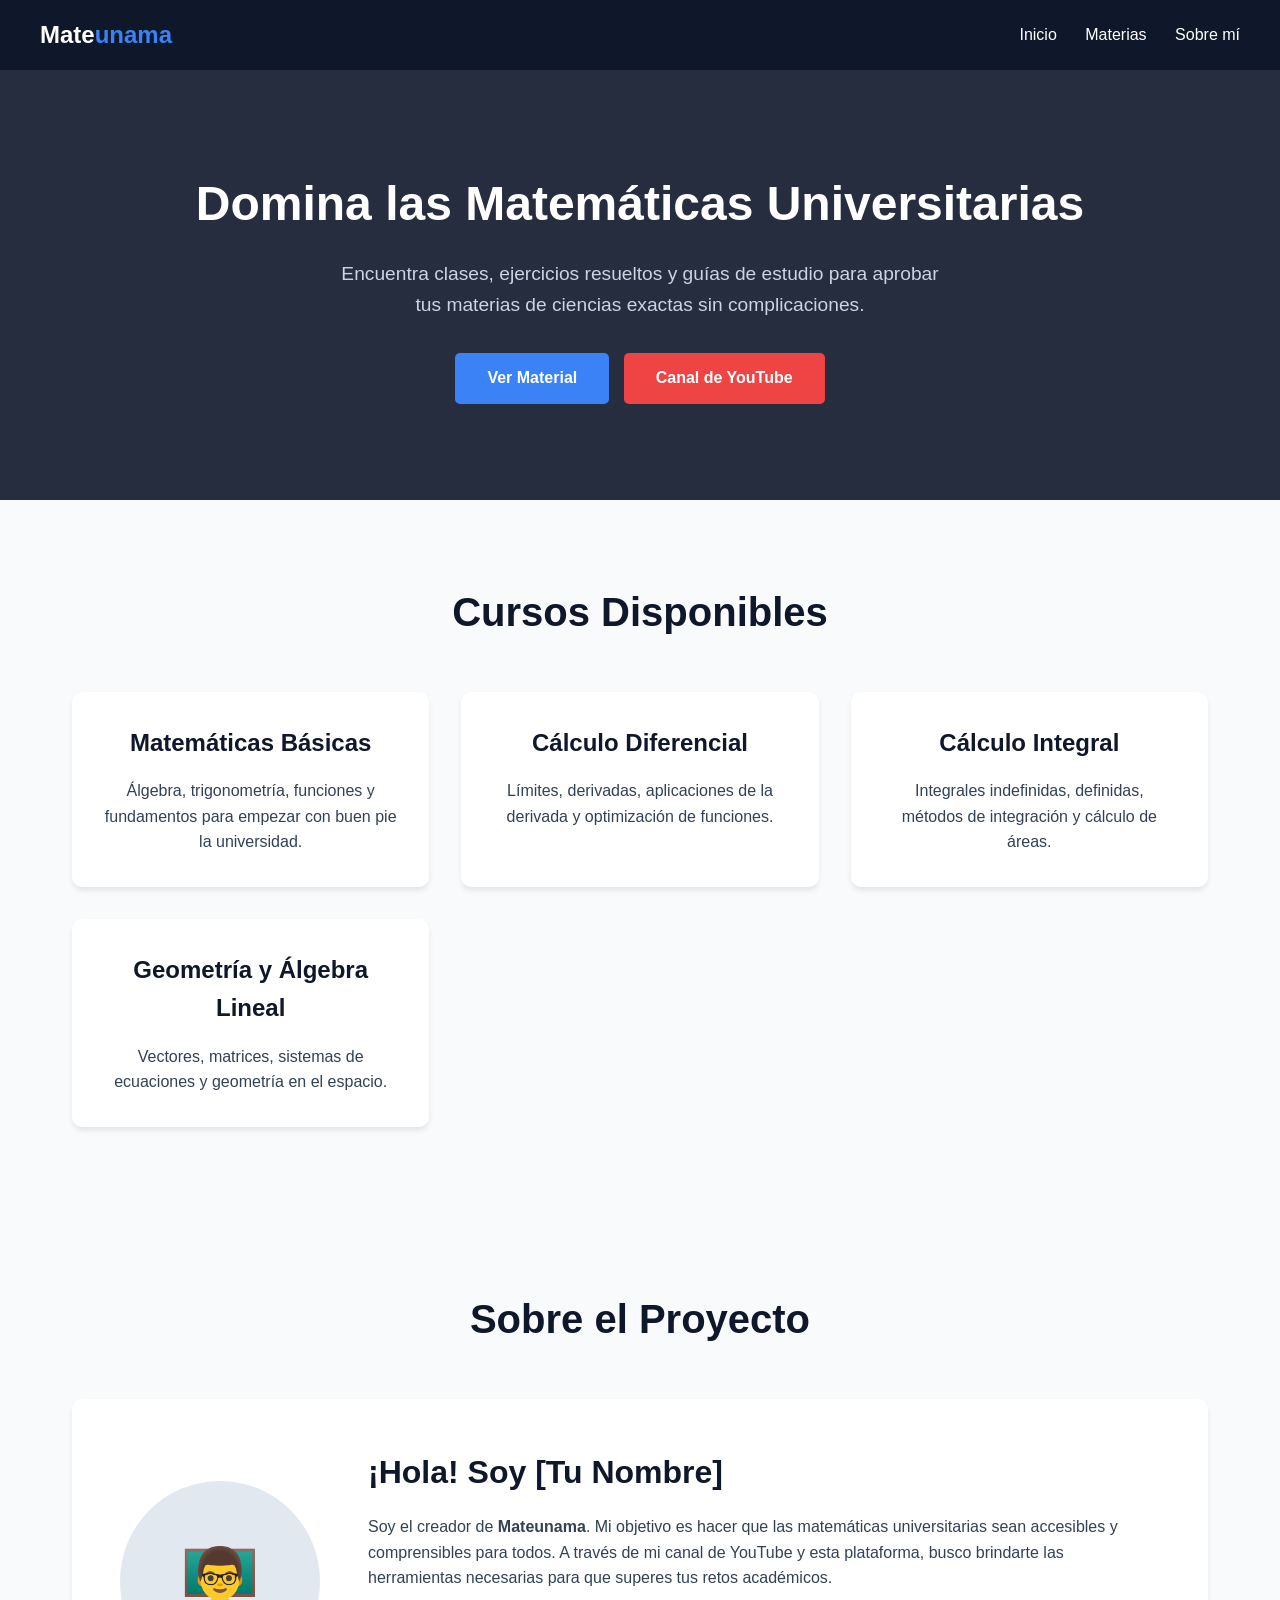
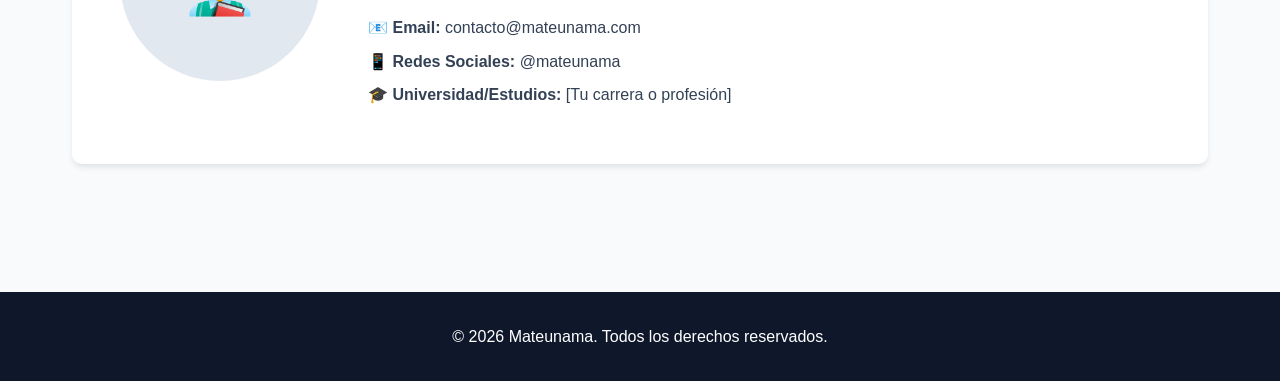
==== index.html @ e6bb32d7 "Primer versión de la página web" ====
<!DOCTYPE html>
<html lang="es">

<head>
    <meta charset="UTF-8">
    <meta name="viewport" content="width=device-width, initial-scale=1.0">
    <title>Mateunama - Apoyo Universitario</title>
    <style>
        /* --- ESTILOS GENERALES --- */
        :root {
            --color-principal: #0f172a;
            /* Azul oscuro */
            --color-secundario: #3b82f6;
            /* Azul brillante */
            --color-fondo: #f8fafc;
            --color-texto: #334155;
        }

        * {
            margin: 0;
            padding: 0;
            box-sizing: border-box;
            font-family: 'Segoe UI', Tahoma, Geneva, Verdana, sans-serif;
            scroll-behavior: smooth;
        }

        body {
            background-color: var(--color-fondo);
            color: var(--color-texto);
            line-height: 1.6;
        }

        /* --- NAVEGACIÓN --- */
        header {
            background-color: var(--color-principal);
            padding: 1rem 2rem;
            position: sticky;
            top: 0;
            z-index: 100;
        }

        nav {
            display: flex;
            justify-content: space-between;
            align-items: center;
            max-width: 1200px;
            margin: 0 auto;
        }

        .logo {
            color: white;
            font-size: 1.5rem;
            font-weight: bold;
            text-decoration: none;
        }

        .logo span {
            color: var(--color-secundario);
        }

        .menu a {
            color: white;
            text-decoration: none;
            margin-left: 1.5rem;
            font-weight: 500;
            transition: color 0.3s;
        }

        .menu a:hover {
            color: var(--color-secundario);
        }

        /* --- SECCIÓN PRINCIPAL (HERO) --- */
        .hero {
            background: linear-gradient(rgba(15, 23, 42, 0.9), rgba(15, 23, 42, 0.9)), url('https://images.unsplash.com/photo-1635070041078-e363dbe005cb?ixlib=rb-4.0.3&auto=format&fit=crop&w=1000&q=80') center/cover;
            color: white;
            text-align: center;
            padding: 6rem 2rem;
        }

        .hero h1 {
            font-size: 3rem;
            margin-bottom: 1rem;
        }

        .hero p {
            font-size: 1.2rem;
            max-width: 600px;
            margin: 0 auto 2rem;
            color: #cbd5e1;
        }

        .btn {
            display: inline-block;
            background-color: var(--color-secundario);
            color: white;
            padding: 0.8rem 2rem;
            text-decoration: none;
            border-radius: 5px;
            font-weight: bold;
            transition: background-color 0.3s;
        }

        .btn:hover {
            background-color: #2563eb;
        }

        .btn-youtube {
            background-color: #ef4444;
            /* Rojo de YouTube */
            margin-left: 10px;
        }

        .btn-youtube:hover {
            background-color: #dc2626;
        }

        /* --- SECCIÓN DE MATERIAS --- */
        .seccion {
            padding: 5rem 2rem;
            max-width: 1200px;
            margin: 0 auto;
        }

        .titulo-seccion {
            text-align: center;
            font-size: 2.5rem;
            margin-bottom: 3rem;
            color: var(--color-principal);
        }

        .grid-materias {
            display: grid;
            grid-template-columns: repeat(auto-fit, minmax(280px, 1fr));
            gap: 2rem;
        }

        .tarjeta-materia {
            background-color: white;
            padding: 2rem;
            border-radius: 10px;
            text-align: center;
            box-shadow: 0 4px 6px -1px rgba(0, 0, 0, 0.1);
            transition: transform 0.3s;
            text-decoration: none;
            color: var(--color-texto);
            display: block;
        }

        .tarjeta-materia:hover {
            transform: translateY(-5px);
            border-bottom: 4px solid var(--color-secundario);
        }

        .tarjeta-materia h3 {
            font-size: 1.5rem;
            margin-bottom: 1rem;
            color: var(--color-principal);
        }

        /* --- SECCIÓN SOBRE MÍ --- */
        .sobre-mi {
            background-color: white;
            border-radius: 10px;
            padding: 3rem;
            box-shadow: 0 4px 6px -1px rgba(0, 0, 0, 0.1);
            display: flex;
            align-items: center;
            gap: 3rem;
        }

        .perfil-img {
            width: 200px;
            height: 200px;
            background-color: #e2e8f0;
            border-radius: 50%;
            display: flex;
            align-items: center;
            justify-content: center;
            font-size: 4rem;
            color: #94a3b8;
            flex-shrink: 0;
        }

        .perfil-info h3 {
            font-size: 2rem;
            color: var(--color-principal);
            margin-bottom: 1rem;
        }

        .contacto-lista {
            list-style: none;
            margin-top: 1.5rem;
        }

        .contacto-lista li {
            margin-bottom: 0.5rem;
        }

        /* --- FOOTER --- */
        footer {
            background-color: var(--color-principal);
            color: white;
            text-align: center;
            padding: 2rem;
            margin-top: 3rem;
        }

        /* --- RESPONSIVE --- */
        @media (max-width: 768px) {
            .sobre-mi {
                flex-direction: column;
                text-align: center;
            }

            .menu {
                display: none;
                /* En un proyecto real aquí iría un menú hamburguesa */
            }
        }
    </style>
</head>

<body>

    <header>
        <nav>
            <a href="#" class="logo">Mate<span>unama</span></a>
            <div class="menu">
                <a href="#inicio">Inicio</a>
                <a href="#materias">Materias</a>
                <a href="#sobre-mi">Sobre mí</a>
            </div>
        </nav>
    </header>

    <section id="inicio" class="hero">
        <h1>Domina las Matemáticas Universitarias</h1>
        <p>Encuentra clases, ejercicios resueltos y guías de estudio para aprobar tus materias de ciencias exactas sin
            complicaciones.</p>
        <a href="#materias" class="btn">Ver Material</a>
        <a href="#" class="btn btn-youtube" target="_blank">Canal de YouTube</a>
    </section>

    <section id="materias" class="seccion">
        <h2 class="titulo-seccion">Cursos Disponibles</h2>

        <div class="grid-materias">
            <a href="matematicas-basicas.html" class="tarjeta-materia">
                <h3>Matemáticas Básicas</h3>
                <p>Álgebra, trigonometría, funciones y fundamentos para empezar con buen pie la universidad.</p>
            </a>

            <a href="calculo-diferencial.html" class="tarjeta-materia">
                <h3>Cálculo Diferencial</h3>
                <p>Límites, derivadas, aplicaciones de la derivada y optimización de funciones.</p>
            </a>

            <a href="calculo-integral.html" class="tarjeta-materia">
                <h3>Cálculo Integral</h3>
                <p>Integrales indefinidas, definidas, métodos de integración y cálculo de áreas.</p>
            </a>

            <a href="geometria.html" class="tarjeta-materia">
                <h3>Geometría y Álgebra Lineal</h3>
                <p>Vectores, matrices, sistemas de ecuaciones y geometría en el espacio.</p>
            </a>
        </div>
    </section>

    <section id="sobre-mi" class="seccion">
        <h2 class="titulo-seccion">Sobre el Proyecto</h2>

        <div class="sobre-mi">
            <div class="perfil-img">👨‍🏫</div>

            <div class="perfil-info">
                <h3>¡Hola! Soy [Tu Nombre]</h3>
                <p>Soy el creador de <strong>Mateunama</strong>. Mi objetivo es hacer que las matemáticas universitarias
                    sean accesibles y comprensibles para todos. A través de mi canal de YouTube y esta plataforma, busco
                    brindarte las herramientas necesarias para que superes tus retos académicos.</p>

                <ul class="contacto-lista">
                    <li>📧 <strong>Email:</strong> contacto@mateunama.com</li>
                    <li>📱 <strong>Redes Sociales:</strong> @mateunama</li>
                    <li>🎓 <strong>Universidad/Estudios:</strong> [Tu carrera o profesión]</li>
                </ul>
            </div>
        </div>
    </section>

    <footer>
        <p>&copy; 2026 Mateunama. Todos los derechos reservados.</p>
    </footer>

</body>

</html>
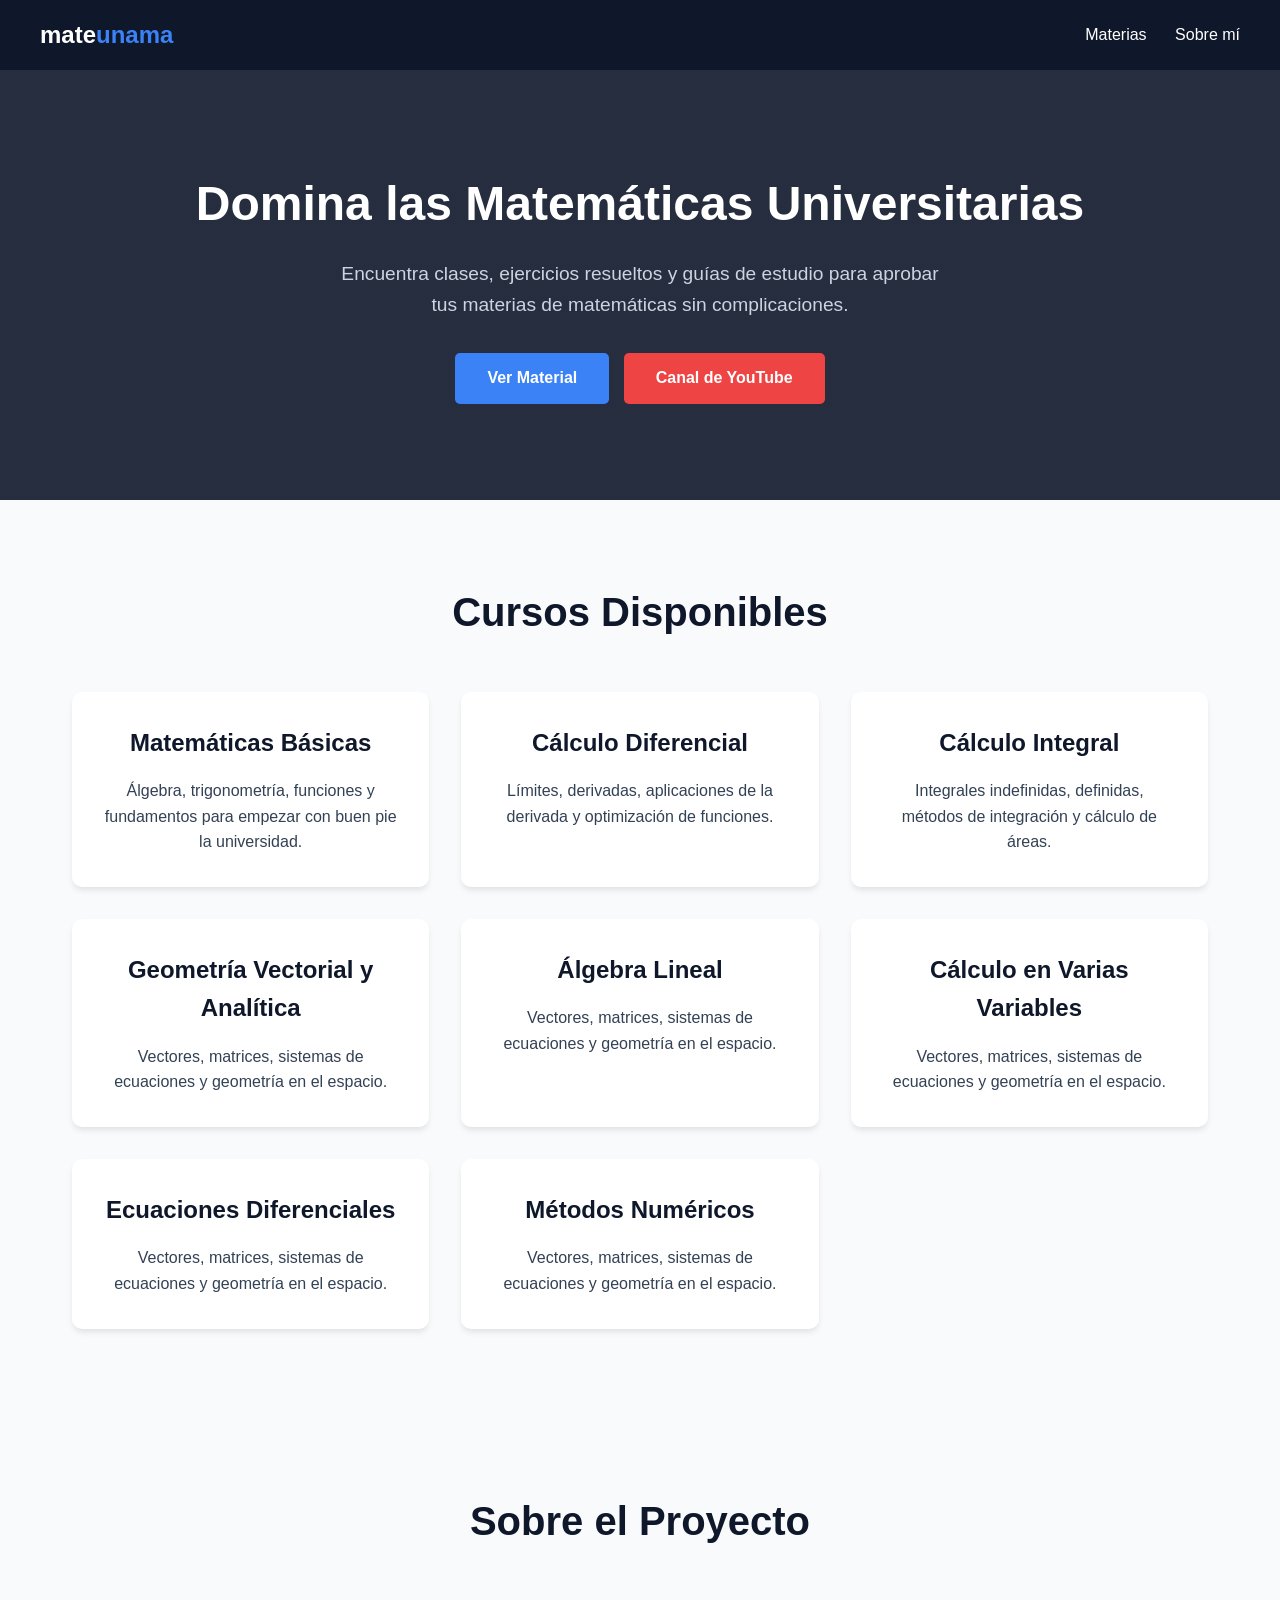
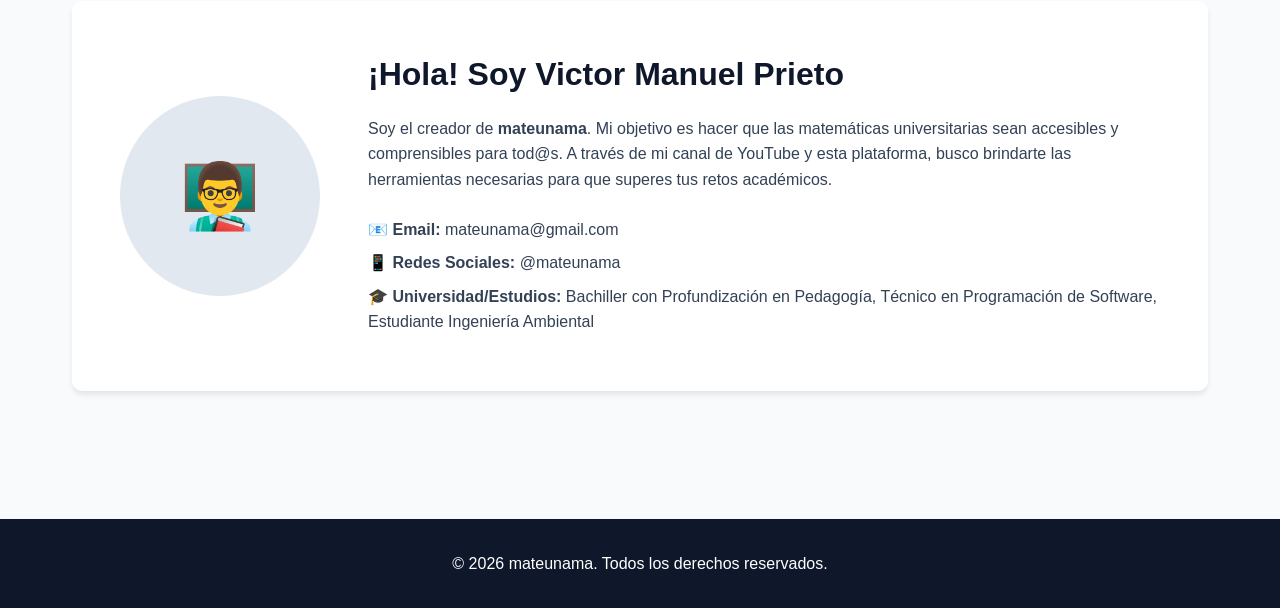
==== commit 837e19f2: "Cambios en texto, aumento materias, enlace YouTube" ====
--- a/index.html
+++ b/index.html
@@ -4,230 +4,16 @@
 <head>
     <meta charset="UTF-8">
     <meta name="viewport" content="width=device-width, initial-scale=1.0">
-    <title>Mateunama - Apoyo Universitario</title>
-    <style>
-        /* --- ESTILOS GENERALES --- */
-        :root {
-            --color-principal: #0f172a;
-            /* Azul oscuro */
-            --color-secundario: #3b82f6;
-            /* Azul brillante */
-            --color-fondo: #f8fafc;
-            --color-texto: #334155;
-        }
-
-        * {
-            margin: 0;
-            padding: 0;
-            box-sizing: border-box;
-            font-family: 'Segoe UI', Tahoma, Geneva, Verdana, sans-serif;
-            scroll-behavior: smooth;
-        }
-
-        body {
-            background-color: var(--color-fondo);
-            color: var(--color-texto);
-            line-height: 1.6;
-        }
-
-        /* --- NAVEGACIÓN --- */
-        header {
-            background-color: var(--color-principal);
-            padding: 1rem 2rem;
-            position: sticky;
-            top: 0;
-            z-index: 100;
-        }
-
-        nav {
-            display: flex;
-            justify-content: space-between;
-            align-items: center;
-            max-width: 1200px;
-            margin: 0 auto;
-        }
-
-        .logo {
-            color: white;
-            font-size: 1.5rem;
-            font-weight: bold;
-            text-decoration: none;
-        }
-
-        .logo span {
-            color: var(--color-secundario);
-        }
-
-        .menu a {
-            color: white;
-            text-decoration: none;
-            margin-left: 1.5rem;
-            font-weight: 500;
-            transition: color 0.3s;
-        }
-
-        .menu a:hover {
-            color: var(--color-secundario);
-        }
-
-        /* --- SECCIÓN PRINCIPAL (HERO) --- */
-        .hero {
-            background: linear-gradient(rgba(15, 23, 42, 0.9), rgba(15, 23, 42, 0.9)), url('https://images.unsplash.com/photo-1635070041078-e363dbe005cb?ixlib=rb-4.0.3&auto=format&fit=crop&w=1000&q=80') center/cover;
-            color: white;
-            text-align: center;
-            padding: 6rem 2rem;
-        }
-
-        .hero h1 {
-            font-size: 3rem;
-            margin-bottom: 1rem;
-        }
-
-        .hero p {
-            font-size: 1.2rem;
-            max-width: 600px;
-            margin: 0 auto 2rem;
-            color: #cbd5e1;
-        }
-
-        .btn {
-            display: inline-block;
-            background-color: var(--color-secundario);
-            color: white;
-            padding: 0.8rem 2rem;
-            text-decoration: none;
-            border-radius: 5px;
-            font-weight: bold;
-            transition: background-color 0.3s;
-        }
-
-        .btn:hover {
-            background-color: #2563eb;
-        }
-
-        .btn-youtube {
-            background-color: #ef4444;
-            /* Rojo de YouTube */
-            margin-left: 10px;
-        }
-
-        .btn-youtube:hover {
-            background-color: #dc2626;
-        }
-
-        /* --- SECCIÓN DE MATERIAS --- */
-        .seccion {
-            padding: 5rem 2rem;
-            max-width: 1200px;
-            margin: 0 auto;
-        }
-
-        .titulo-seccion {
-            text-align: center;
-            font-size: 2.5rem;
-            margin-bottom: 3rem;
-            color: var(--color-principal);
-        }
-
-        .grid-materias {
-            display: grid;
-            grid-template-columns: repeat(auto-fit, minmax(280px, 1fr));
-            gap: 2rem;
-        }
-
-        .tarjeta-materia {
-            background-color: white;
-            padding: 2rem;
-            border-radius: 10px;
-            text-align: center;
-            box-shadow: 0 4px 6px -1px rgba(0, 0, 0, 0.1);
-            transition: transform 0.3s;
-            text-decoration: none;
-            color: var(--color-texto);
-            display: block;
-        }
-
-        .tarjeta-materia:hover {
-            transform: translateY(-5px);
-            border-bottom: 4px solid var(--color-secundario);
-        }
-
-        .tarjeta-materia h3 {
-            font-size: 1.5rem;
-            margin-bottom: 1rem;
-            color: var(--color-principal);
-        }
-
-        /* --- SECCIÓN SOBRE MÍ --- */
-        .sobre-mi {
-            background-color: white;
-            border-radius: 10px;
-            padding: 3rem;
-            box-shadow: 0 4px 6px -1px rgba(0, 0, 0, 0.1);
-            display: flex;
-            align-items: center;
-            gap: 3rem;
-        }
-
-        .perfil-img {
-            width: 200px;
-            height: 200px;
-            background-color: #e2e8f0;
-            border-radius: 50%;
-            display: flex;
-            align-items: center;
-            justify-content: center;
-            font-size: 4rem;
-            color: #94a3b8;
-            flex-shrink: 0;
-        }
-
-        .perfil-info h3 {
-            font-size: 2rem;
-            color: var(--color-principal);
-            margin-bottom: 1rem;
-        }
-
-        .contacto-lista {
-            list-style: none;
-            margin-top: 1.5rem;
-        }
-
-        .contacto-lista li {
-            margin-bottom: 0.5rem;
-        }
-
-        /* --- FOOTER --- */
-        footer {
-            background-color: var(--color-principal);
-            color: white;
-            text-align: center;
-            padding: 2rem;
-            margin-top: 3rem;
-        }
-
-        /* --- RESPONSIVE --- */
-        @media (max-width: 768px) {
-            .sobre-mi {
-                flex-direction: column;
-                text-align: center;
-            }
-
-            .menu {
-                display: none;
-                /* En un proyecto real aquí iría un menú hamburguesa */
-            }
-        }
-    </style>
+    <title>mateunama - Apoyo Universitario</title>
+    <link rel="stylesheet" href="./css/index.css">
 </head>
 
 <body>
 
     <header>
         <nav>
-            <a href="#" class="logo">Mate<span>unama</span></a>
+            <a href="#" class="logo">mate<span>unama</span></a>
             <div class="menu">
-                <a href="#inicio">Inicio</a>
                 <a href="#materias">Materias</a>
                 <a href="#sobre-mi">Sobre mí</a>
             </div>
@@ -236,10 +22,10 @@
 
     <section id="inicio" class="hero">
         <h1>Domina las Matemáticas Universitarias</h1>
-        <p>Encuentra clases, ejercicios resueltos y guías de estudio para aprobar tus materias de ciencias exactas sin
+        <p>Encuentra clases, ejercicios resueltos y guías de estudio para aprobar tus materias de matemáticas sin
             complicaciones.</p>
         <a href="#materias" class="btn">Ver Material</a>
-        <a href="#" class="btn btn-youtube" target="_blank">Canal de YouTube</a>
+        <a href="https://www.youtube.com/@mateUNAma" class="btn btn-youtube" target="_blank">Canal de YouTube</a>
     </section>
 
     <section id="materias" class="seccion">
@@ -262,7 +48,27 @@
             </a>
 
             <a href="geometria.html" class="tarjeta-materia">
-                <h3>Geometría y Álgebra Lineal</h3>
+                <h3>Geometría Vectorial y Analítica</h3>
+                <p>Vectores, matrices, sistemas de ecuaciones y geometría en el espacio.</p>
+            </a>
+
+            <a href="algebra.html" class="tarjeta-materia">
+                <h3>Álgebra Lineal</h3>
+                <p>Vectores, matrices, sistemas de ecuaciones y geometría en el espacio.</p>
+            </a>
+
+            <a href="calculo-varias.html" class="tarjeta-materia">
+                <h3>Cálculo en Varias Variables</h3>
+                <p>Vectores, matrices, sistemas de ecuaciones y geometría en el espacio.</p>
+            </a>
+
+            <a href="ED.html" class="tarjeta-materia">
+                <h3>Ecuaciones Diferenciales</h3>
+                <p>Vectores, matrices, sistemas de ecuaciones y geometría en el espacio.</p>
+            </a>
+
+            <a href="metodos.html" class="tarjeta-materia">
+                <h3>Métodos Numéricos</h3>
                 <p>Vectores, matrices, sistemas de ecuaciones y geometría en el espacio.</p>
             </a>
         </div>
@@ -275,22 +81,24 @@
             <div class="perfil-img">👨‍🏫</div>
 
             <div class="perfil-info">
-                <h3>¡Hola! Soy [Tu Nombre]</h3>
-                <p>Soy el creador de <strong>Mateunama</strong>. Mi objetivo es hacer que las matemáticas universitarias
-                    sean accesibles y comprensibles para todos. A través de mi canal de YouTube y esta plataforma, busco
+                <h3>¡Hola! Soy Victor Manuel Prieto</h3>
+                <p>Soy el creador de <strong>mateunama</strong>. Mi objetivo es hacer que las matemáticas universitarias
+                    sean accesibles y comprensibles para tod@s. A través de mi canal de YouTube y esta plataforma, busco
                     brindarte las herramientas necesarias para que superes tus retos académicos.</p>
 
                 <ul class="contacto-lista">
-                    <li>📧 <strong>Email:</strong> contacto@mateunama.com</li>
+                    <li>📧 <strong>Email:</strong> mateunama@gmail.com</li>
                     <li>📱 <strong>Redes Sociales:</strong> @mateunama</li>
-                    <li>🎓 <strong>Universidad/Estudios:</strong> [Tu carrera o profesión]</li>
+                    <li>🎓 <strong>Universidad/Estudios:</strong> Bachiller con Profundización en Pedagogía, Técnico
+                        en Programación de Software, Estudiante Ingeniería Ambiental
+                    </li>
                 </ul>
             </div>
         </div>
     </section>
 
     <footer>
-        <p>&copy; 2026 Mateunama. Todos los derechos reservados.</p>
+        <p>&copy; 2026 mateunama. Todos los derechos reservados.</p>
     </footer>
 
 </body>
--- a/css/index.css
+++ b/css/index.css
@@ -0,0 +1,211 @@
+:root {
+    --color-principal: #0f172a;
+    /* Azul oscuro */
+    --color-secundario: #3b82f6;
+    /* Azul brillante */
+    --color-fondo: #f8fafc;
+    --color-texto: #334155;
+}
+
+* {
+    margin: 0;
+    padding: 0;
+    box-sizing: border-box;
+    font-family: 'Segoe UI', Tahoma, Geneva, Verdana, sans-serif;
+    scroll-behavior: smooth;
+}
+
+body {
+    background-color: var(--color-fondo);
+    color: var(--color-texto);
+    line-height: 1.6;
+}
+
+/* --- NAVEGACIÓN --- */
+header {
+    background-color: var(--color-principal);
+    padding: 1rem 2rem;
+    position: sticky;
+    top: 0;
+    z-index: 100;
+}
+
+nav {
+    display: flex;
+    justify-content: space-between;
+    align-items: center;
+    max-width: 1200px;
+    margin: 0 auto;
+}
+
+.logo {
+    color: white;
+    font-size: 1.5rem;
+    font-weight: bold;
+    text-decoration: none;
+}
+
+.logo span {
+    color: var(--color-secundario);
+}
+
+.menu a {
+    color: white;
+    text-decoration: none;
+    margin-left: 1.5rem;
+    font-weight: 500;
+    transition: color 0.3s;
+}
+
+.menu a:hover {
+    color: var(--color-secundario);
+}
+
+/* --- SECCIÓN PRINCIPAL (HERO) --- */
+.hero {
+    background: linear-gradient(rgba(15, 23, 42, 0.9), rgba(15, 23, 42, 0.9)), url('https://images.unsplash.com/photo-1635070041078-e363dbe005cb?ixlib=rb-4.0.3&auto=format&fit=crop&w=1000&q=80') center/cover;
+    color: white;
+    text-align: center;
+    padding: 6rem 2rem;
+}
+
+.hero h1 {
+    font-size: 3rem;
+    margin-bottom: 1rem;
+}
+
+.hero p {
+    font-size: 1.2rem;
+    max-width: 600px;
+    margin: 0 auto 2rem;
+    color: #cbd5e1;
+}
+
+.btn {
+    display: inline-block;
+    background-color: var(--color-secundario);
+    color: white;
+    padding: 0.8rem 2rem;
+    text-decoration: none;
+    border-radius: 5px;
+    font-weight: bold;
+    transition: background-color 0.3s;
+}
+
+.btn:hover {
+    background-color: #2563eb;
+}
+
+.btn-youtube {
+    background-color: #ef4444;
+    /* Rojo de YouTube */
+    margin-left: 10px;
+}
+
+.btn-youtube:hover {
+    background-color: #dc2626;
+}
+
+/* --- SECCIÓN DE MATERIAS --- */
+.seccion {
+    padding: 5rem 2rem;
+    max-width: 1200px;
+    margin: 0 auto;
+}
+
+.titulo-seccion {
+    text-align: center;
+    font-size: 2.5rem;
+    margin-bottom: 3rem;
+    color: var(--color-principal);
+}
+
+.grid-materias {
+    display: grid;
+    grid-template-columns: repeat(auto-fit, minmax(280px, 1fr));
+    gap: 2rem;
+}
+
+.tarjeta-materia {
+    background-color: white;
+    padding: 2rem;
+    border-radius: 10px;
+    text-align: center;
+    box-shadow: 0 4px 6px -1px rgba(0, 0, 0, 0.1);
+    transition: transform 0.3s;
+    text-decoration: none;
+    color: var(--color-texto);
+    display: block;
+}
+
+.tarjeta-materia:hover {
+    transform: translateY(-5px);
+    border-bottom: 4px solid var(--color-secundario);
+}
+
+.tarjeta-materia h3 {
+    font-size: 1.5rem;
+    margin-bottom: 1rem;
+    color: var(--color-principal);
+}
+
+/* --- SECCIÓN SOBRE MÍ --- */
+.sobre-mi {
+    background-color: white;
+    border-radius: 10px;
+    padding: 3rem;
+    box-shadow: 0 4px 6px -1px rgba(0, 0, 0, 0.1);
+    display: flex;
+    align-items: center;
+    gap: 3rem;
+}
+
+.perfil-img {
+    width: 200px;
+    height: 200px;
+    background-color: #e2e8f0;
+    border-radius: 50%;
+    display: flex;
+    align-items: center;
+    justify-content: center;
+    font-size: 4rem;
+    color: #94a3b8;
+    flex-shrink: 0;
+}
+
+.perfil-info h3 {
+    font-size: 2rem;
+    color: var(--color-principal);
+    margin-bottom: 1rem;
+}
+
+.contacto-lista {
+    list-style: none;
+    margin-top: 1.5rem;
+}
+
+.contacto-lista li {
+    margin-bottom: 0.5rem;
+}
+
+/* --- FOOTER --- */
+footer {
+    background-color: var(--color-principal);
+    color: white;
+    text-align: center;
+    padding: 2rem;
+    margin-top: 3rem;
+}
+
+/* --- RESPONSIVE --- */
+@media (max-width: 768px) {
+    .sobre-mi {
+        flex-direction: column;
+        text-align: center;
+    }
+
+    .menu {
+        display: none;
+        /* En un proyecto real aquí iría un menú hamburguesa */
+    }
+}
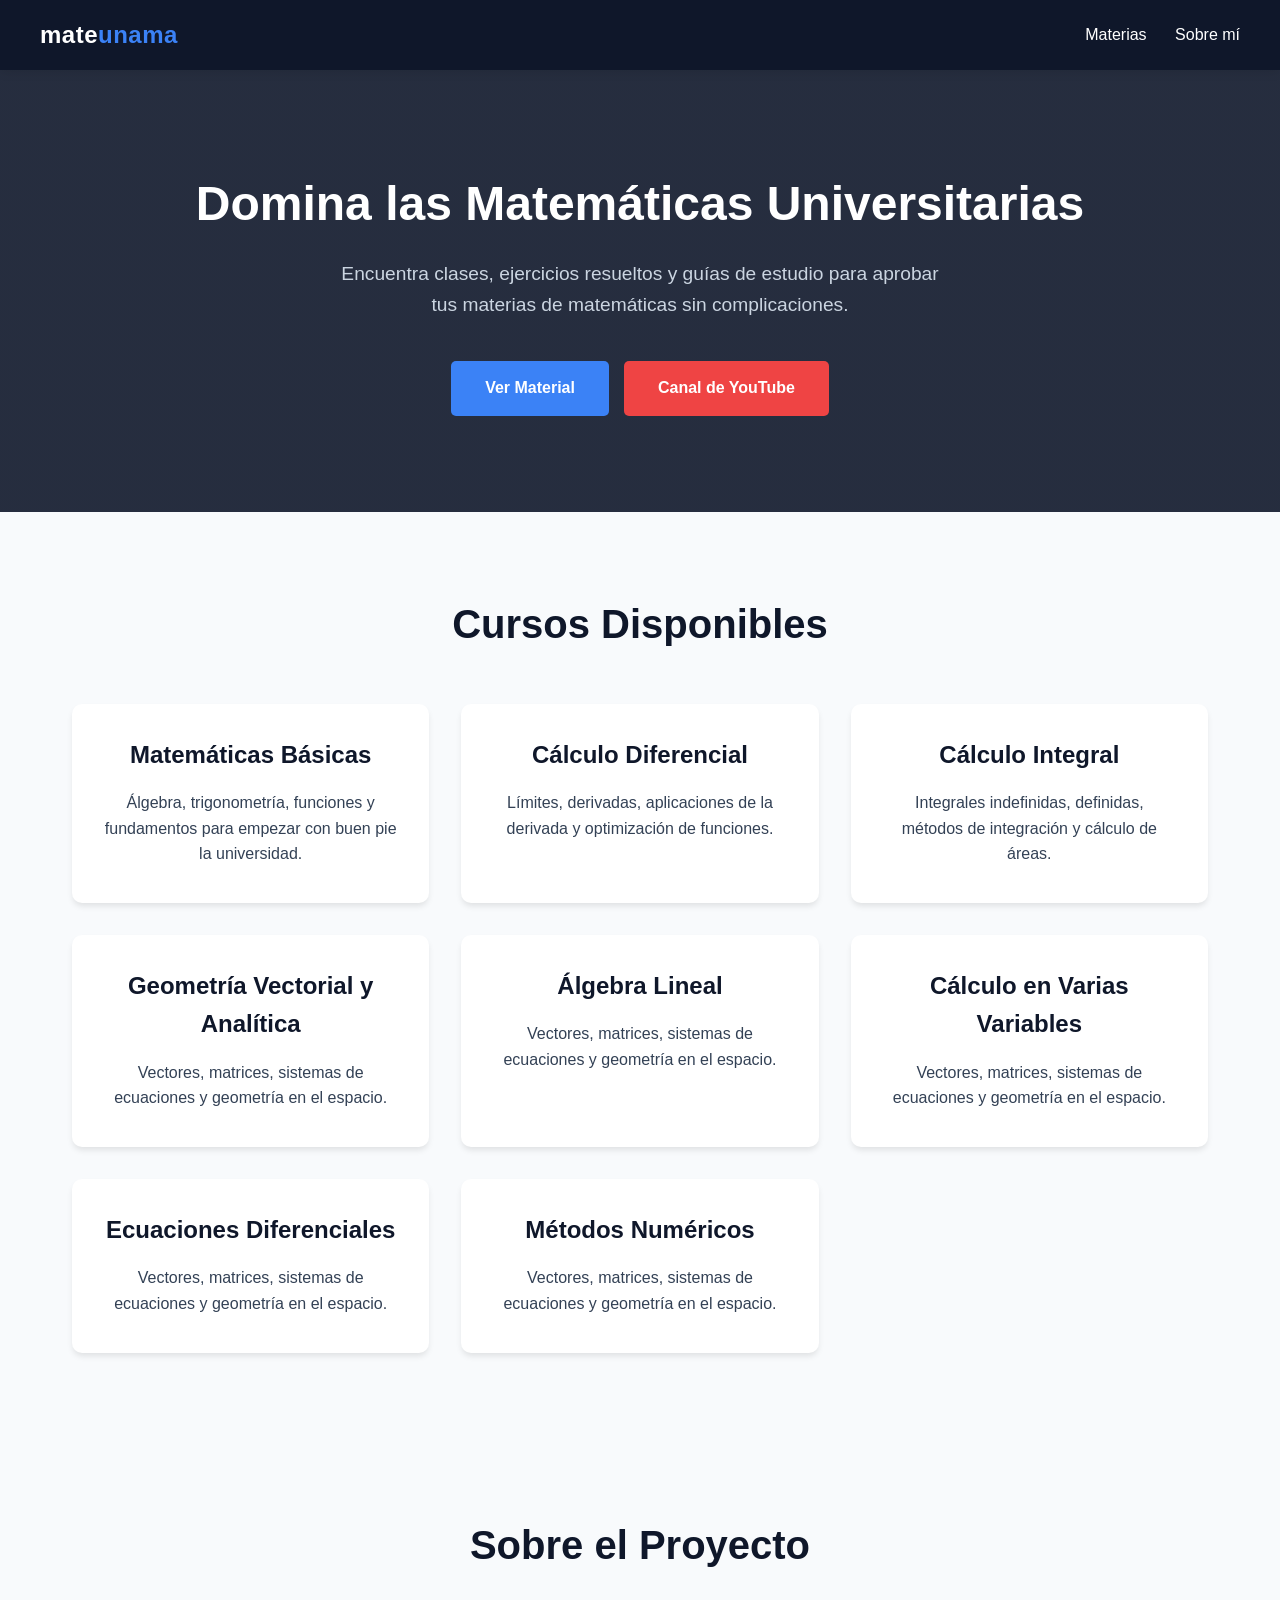
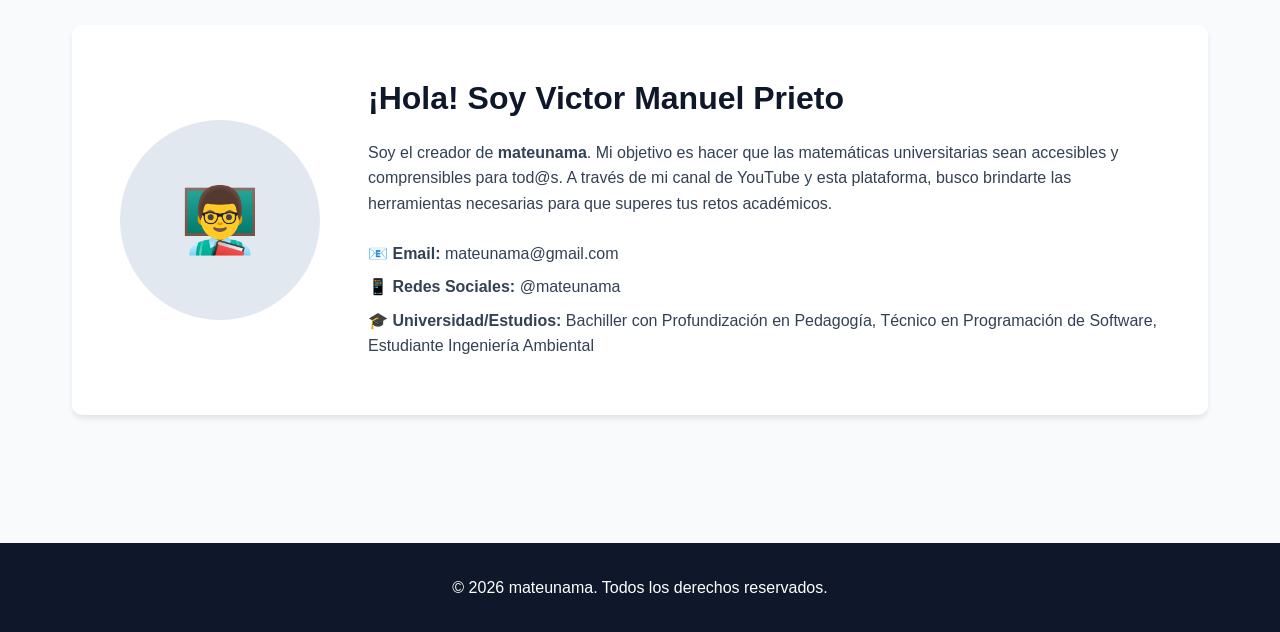
==== commit b5b8889e: "Arreglos en los botones en la versión responsive" ====
--- a/index.html
+++ b/index.html
@@ -24,8 +24,10 @@
         <h1>Domina las Matemáticas Universitarias</h1>
         <p>Encuentra clases, ejercicios resueltos y guías de estudio para aprobar tus materias de matemáticas sin
             complicaciones.</p>
-        <a href="#materias" class="btn">Ver Material</a>
-        <a href="https://www.youtube.com/@mateUNAma" class="btn btn-youtube" target="_blank">Canal de YouTube</a>
+        <div class="btn-group">
+            <a href="#materias" class="btn">Ver Material</a>
+            <a href="https://www.youtube.com/@mateunama" class="btn btn-youtube" target="_blank">Canal de YouTube</a>
+        </div>
     </section>
 
     <section id="materias" class="seccion">
--- a/css/index.css
+++ b/css/index.css
@@ -1,3 +1,4 @@
+/* --- VARIABLES DE COLOR --- */
 :root {
     --color-principal: #0f172a;
     /* Azul oscuro */
@@ -7,6 +8,7 @@
     --color-texto: #334155;
 }
 
+/* --- ESTILOS GENERALES Y RESETS --- */
 * {
     margin: 0;
     padding: 0;
@@ -21,13 +23,14 @@
     line-height: 1.6;
 }
 
-/* --- NAVEGACIÓN --- */
+/* --- BARRA DE NAVEGACIÓN --- */
 header {
     background-color: var(--color-principal);
     padding: 1rem 2rem;
     position: sticky;
     top: 0;
     z-index: 100;
+    box-shadow: 0 2px 10px rgba(0, 0, 0, 0.1);
 }
 
 nav {
@@ -43,6 +46,7 @@
     font-size: 1.5rem;
     font-weight: bold;
     text-decoration: none;
+    letter-spacing: 0.5px;
 }
 
 .logo span {
@@ -61,7 +65,7 @@
     color: var(--color-secundario);
 }
 
-/* --- SECCIÓN PRINCIPAL (HERO) --- */
+/* --- SECCIÓN HERO (BIENVENIDA) --- */
 .hero {
     background: linear-gradient(rgba(15, 23, 42, 0.9), rgba(15, 23, 42, 0.9)), url('https://images.unsplash.com/photo-1635070041078-e363dbe005cb?ixlib=rb-4.0.3&auto=format&fit=crop&w=1000&q=80') center/cover;
     color: white;
@@ -77,8 +81,19 @@
 .hero p {
     font-size: 1.2rem;
     max-width: 600px;
-    margin: 0 auto 2rem;
+    margin: 0 auto 2.5rem;
     color: #cbd5e1;
+}
+
+/* --- CONTENEDOR Y ESTILOS DE BOTONES --- */
+.btn-group {
+    display: flex;
+    justify-content: center;
+    align-items: center;
+    gap: 15px;
+    /* Controla la separación limpia entre botones */
+    max-width: 600px;
+    margin: 0 auto;
 }
 
 .btn {
@@ -89,24 +104,27 @@
     text-decoration: none;
     border-radius: 5px;
     font-weight: bold;
-    transition: background-color 0.3s;
+    transition: background-color 0.3s, transform 0.2s;
+    white-space: nowrap;
+    /* Evita que el texto se rompa en dos líneas */
+    border: 2px solid transparent;
 }
 
 .btn:hover {
     background-color: #2563eb;
+    transform: translateY(-2px);
 }
 
 .btn-youtube {
     background-color: #ef4444;
-    /* Rojo de YouTube */
-    margin-left: 10px;
+    /* Rojo clásico de YouTube */
 }
 
 .btn-youtube:hover {
     background-color: #dc2626;
 }
 
-/* --- SECCIÓN DE MATERIAS --- */
+/* --- SECCIONES GENERALES --- */
 .seccion {
     padding: 5rem 2rem;
     max-width: 1200px;
@@ -120,6 +138,7 @@
     color: var(--color-principal);
 }
 
+/* --- CUADRÍCULA DE MATERIAS --- */
 .grid-materias {
     display: grid;
     grid-template-columns: repeat(auto-fit, minmax(280px, 1fr));
@@ -132,14 +151,16 @@
     border-radius: 10px;
     text-align: center;
     box-shadow: 0 4px 6px -1px rgba(0, 0, 0, 0.1);
-    transition: transform 0.3s;
+    transition: transform 0.3s, box-shadow 0.3s;
     text-decoration: none;
     color: var(--color-texto);
     display: block;
+    border-bottom: 4px solid transparent;
 }
 
 .tarjeta-materia:hover {
     transform: translateY(-5px);
+    box-shadow: 0 10px 15px -3px rgba(0, 0, 0, 0.1);
     border-bottom: 4px solid var(--color-secundario);
 }
 
@@ -188,7 +209,7 @@
     margin-bottom: 0.5rem;
 }
 
-/* --- FOOTER --- */
+/* --- PIE DE PÁGINA (FOOTER) --- */
 footer {
     background-color: var(--color-principal);
     color: white;
@@ -197,8 +218,16 @@
     margin-top: 3rem;
 }
 
-/* --- RESPONSIVE --- */
+/* --- DISEÑO RESPONSIVO (TABLETS Y PANTALLAS MEDIANAS) --- */
 @media (max-width: 768px) {
+    .hero {
+        padding: 4rem 1.5rem;
+    }
+
+    .hero h1 {
+        font-size: 2.2rem;
+    }
+
     .sobre-mi {
         flex-direction: column;
         text-align: center;
@@ -206,6 +235,25 @@
 
     .menu {
         display: none;
-        /* En un proyecto real aquí iría un menú hamburguesa */
+        /* Oculta el menú simple de escritorio en pantallas pequeñas */
+    }
+}
+
+/* --- DISEÑO RESPONSIVO EXCLUSIVO PARA MÓVILES (BOTONES PERFECTOS) --- */
+@media (max-width: 576px) {
+    .btn-group {
+        flex-direction: column;
+        /* Apila un botón arriba del otro */
+        gap: 12px;
+        width: 100%;
+        padding: 0 1rem;
+    }
+
+    .btn {
+        width: 100%;
+        /* Ocupan todo el ancho disponible del contenedor */
+        max-width: 320px;
+        /* Evita que se estiren de más en pantallas medianas */
+        text-align: center;
     }
 }
